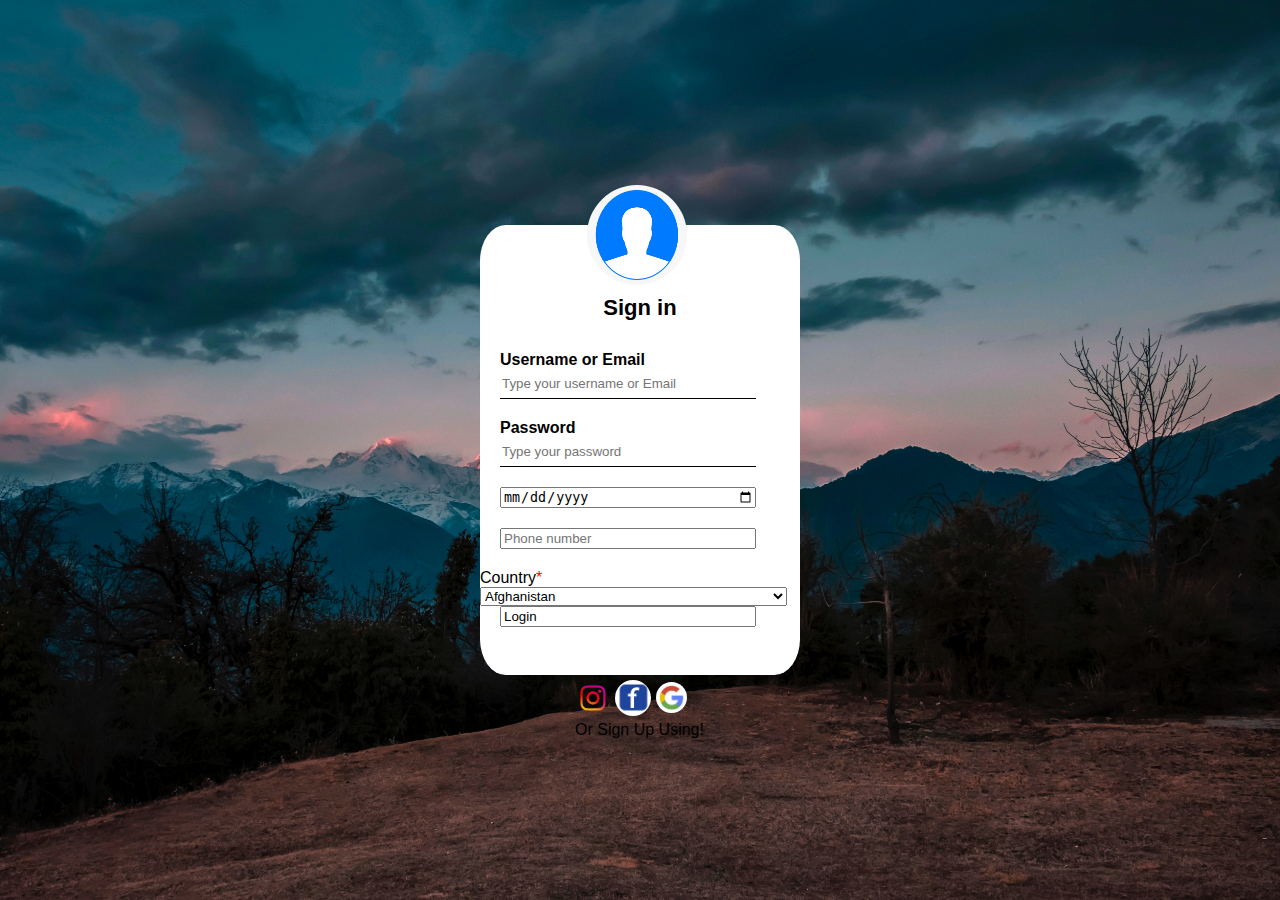
==== index2.html @ 77ef1c74 "first commit" ====
<html>
<head>
    <title>Login Design</title>
        <link rel="stylesheet" type="text/css" href="Style.css">
    <Body>
     <div class="loginbox">
         <img src="avatar.png" class="avataricon">
         <h2>Sign in</h2>
         <form>
             <p>Username or Email</p>
             <input type="text" name="" placeholder="Type your username or Email">
             <p>Password</p>
             <input type="password" name="" placeholder="Type your password">
             <input type="date" name="" placeholder="Date of Birth">
             <input type="number" name="" placeholder="Phone number">

             <label for="country">Country</label><span style="color: red !important; display: inline; float: none;">*</span>      
        
             <select id="country" name="country" class="form-control">
                 <option value="Afghanistan">Afghanistan</option>
                 <option value="Åland Islands">Åland Islands</option>
                 <option value="Albania">Albania</option>
                 <option value="Algeria">Algeria</option>
                 <option value="American Samoa">American Samoa</option>
                 <option value="Andorra">Andorra</option>
                 <option value="Angola">Angola</option>
                 <option value="Anguilla">Anguilla</option>
                 <option value="Antarctica">Antarctica</option>
                 <option value="Antigua and Barbuda">Antigua and Barbuda</option>
                 <option value="Argentina">Argentina</option>
                 <option value="Armenia">Armenia</option>
                 <option value="Aruba">Aruba</option>
                 <option value="Australia">Australia</option>
                 <option value="Austria">Austria</option>
                 <option value="Azerbaijan">Azerbaijan</option>
                 <option value="Bahamas">Bahamas</option>
                 <option value="Bahrain">Bahrain</option>
                 <option value="Bangladesh">Bangladesh</option>
                 <option value="Barbados">Barbados</option>
                 <option value="Belarus">Belarus</option>
                 <option value="Belgium">Belgium</option>
                 <option value="Belize">Belize</option>
                 <option value="Benin">Benin</option>
                 <option value="Bermuda">Bermuda</option>
                 <option value="Bhutan">Bhutan</option>
                 <option value="Bolivia">Bolivia</option>
                 <option value="Bosnia and Herzegovina">Bosnia and Herzegovina</option>
                 <option value="Botswana">Botswana</option>
                 <option value="Bouvet Island">Bouvet Island</option>
                 <option value="Brazil">Brazil</option>
                 <option value="British Indian Ocean Territory">British Indian Ocean Territory</option>
                 <option value="Brunei Darussalam">Brunei Darussalam</option>
                 <option value="Bulgaria">Bulgaria</option>
                 <option value="Burkina Faso">Burkina Faso</option>
                 <option value="Burundi">Burundi</option>
                 <option value="Cambodia">Cambodia</option>
                 <option value="Cameroon">Cameroon</option>
                 <option value="Canada">Canada</option>
                 <option value="Cape Verde">Cape Verde</option>
                 <option value="Cayman Islands">Cayman Islands</option>
                 <option value="Central African Republic">Central African Republic</option>
                 <option value="Chad">Chad</option>
                 <option value="Chile">Chile</option>
                 <option value="China">China</option>
                 <option value="Christmas Island">Christmas Island</option>
                 <option value="Cocos (Keeling) Islands">Cocos (Keeling) Islands</option>
                 <option value="Colombia">Colombia</option>
                 <option value="Comoros">Comoros</option>
                 <option value="Congo">Congo</option>
                 <option value="Congo, The Democratic Republic of The">Congo, The Democratic Republic of The</option>
                 <option value="Cook Islands">Cook Islands</option>
                 <option value="Costa Rica">Costa Rica</option>
                 <option value="Cote D'ivoire">Cote D'ivoire</option>
                 <option value="Croatia">Croatia</option>
                 <option value="Cuba">Cuba</option>
                 <option value="Cyprus">Cyprus</option>
                 <option value="Czech Republic">Czech Republic</option>
                 <option value="Denmark">Denmark</option>
                 <option value="Djibouti">Djibouti</option>
                 <option value="Dominica">Dominica</option>
                 <option value="Dominican Republic">Dominican Republic</option>
                 <option value="Ecuador">Ecuador</option>
                 <option value="Egypt">Egypt</option>
                 <option value="El Salvador">El Salvador</option>
                 <option value="Equatorial Guinea">Equatorial Guinea</option>
                 <option value="Eritrea">Eritrea</option>
                 <option value="Estonia">Estonia</option>
                 <option value="Ethiopia">Ethiopia</option>
                 <option value="Falkland Islands (Malvinas)">Falkland Islands (Malvinas)</option>
                 <option value="Faroe Islands">Faroe Islands</option>
                 <option value="Fiji">Fiji</option>
                 <option value="Finland">Finland</option>
                 <option value="France">France</option>
                 <option value="French Guiana">French Guiana</option>
                 <option value="French Polynesia">French Polynesia</option>
                 <option value="French Southern Territories">French Southern Territories</option>
                 <option value="Gabon">Gabon</option>
                 <option value="Gambia">Gambia</option>
                 <option value="Georgia">Georgia</option>
                 <option value="Germany">Germany</option>
                 <option value="Ghana">Ghana</option>
                 <option value="Gibraltar">Gibraltar</option>
                 <option value="Greece">Greece</option>
                 <option value="Greenland">Greenland</option>
                 <option value="Grenada">Grenada</option>
                 <option value="Guadeloupe">Guadeloupe</option>
                 <option value="Guam">Guam</option>
                 <option value="Guatemala">Guatemala</option>
                 <option value="Guernsey">Guernsey</option>
                 <option value="Guinea">Guinea</option>
                 <option value="Guinea-bissau">Guinea-bissau</option>
                 <option value="Guyana">Guyana</option>
                 <option value="Haiti">Haiti</option>
                 <option value="Heard Island and Mcdonald Islands">Heard Island and Mcdonald Islands</option>
                 <option value="Holy See (Vatican City State)">Holy See (Vatican City State)</option>
                 <option value="Honduras">Honduras</option>
                 <option value="Hong Kong">Hong Kong</option>
                 <option value="Hungary">Hungary</option>
                 <option value="Iceland">Iceland</option>
                 <option value="India">India</option>
                 <option value="Indonesia">Indonesia</option>
                 <option value="Iran, Islamic Republic of">Iran, Islamic Republic of</option>
                 <option value="Iraq">Iraq</option>
                 <option value="Ireland">Ireland</option>
                 <option value="Isle of Man">Isle of Man</option>
                 <option value="Israel">Israel</option>
                 <option value="Italy">Italy</option>
                 <option value="Jamaica">Jamaica</option>
                 <option value="Japan">Japan</option>
                 <option value="Jersey">Jersey</option>
                 <option value="Jordan">Jordan</option>
                 <option value="Kazakhstan">Kazakhstan</option>
                 <option value="Kenya">Kenya</option>
                 <option value="Kiribati">Kiribati</option>
                 <option value="Korea, Democratic People's Republic of">Korea, Democratic People's Republic of</option>
                 <option value="Korea, Republic of">Korea, Republic of</option>
                 <option value="Kuwait">Kuwait</option>
                 <option value="Kyrgyzstan">Kyrgyzstan</option>
                 <option value="Lao People's Democratic Republic">Lao People's Democratic Republic</option>
                 <option value="Latvia">Latvia</option>
                 <option value="Lebanon">Lebanon</option>
                 <option value="Lesotho">Lesotho</option>
                 <option value="Liberia">Liberia</option>
                 <option value="Libyan Arab Jamahiriya">Libyan Arab Jamahiriya</option>
                 <option value="Liechtenstein">Liechtenstein</option>
                 <option value="Lithuania">Lithuania</option>
                 <option value="Luxembourg">Luxembourg</option>
                 <option value="Macao">Macao</option>
                 <option value="Macedonia, The Former Yugoslav Republic of">Macedonia, The Former Yugoslav Republic of</option>
                 <option value="Madagascar">Madagascar</option>
                 <option value="Malawi">Malawi</option>
                 <option value="Malaysia">Malaysia</option>
                 <option value="Maldives">Maldives</option>
                 <option value="Mali">Mali</option>
                 <option value="Malta">Malta</option>
                 <option value="Marshall Islands">Marshall Islands</option>
                 <option value="Martinique">Martinique</option>
                 <option value="Mauritania">Mauritania</option>
                 <option value="Mauritius">Mauritius</option>
                 <option value="Mayotte">Mayotte</option>
                 <option value="Mexico">Mexico</option>
                 <option value="Micronesia, Federated States of">Micronesia, Federated States of</option>
                 <option value="Moldova, Republic of">Moldova, Republic of</option>
                 <option value="Monaco">Monaco</option>
                 <option value="Mongolia">Mongolia</option>
                 <option value="Montenegro">Montenegro</option>
                 <option value="Montserrat">Montserrat</option>
                 <option value="Morocco">Morocco</option>
                 <option value="Mozambique">Mozambique</option>
                 <option value="Myanmar">Myanmar</option>
                 <option value="Namibia">Namibia</option>
                 <option value="Nauru">Nauru</option>
                 <option value="Nepal">Nepal</option>
                 <option value="Netherlands">Netherlands</option>
                 <option value="Netherlands Antilles">Netherlands Antilles</option>
                 <option value="New Caledonia">New Caledonia</option>
                 <option value="New Zealand">New Zealand</option>
                 <option value="Nicaragua">Nicaragua</option>
                 <option value="Niger">Niger</option>
                 <option value="Nigeria">Nigeria</option>
                 <option value="Niue">Niue</option>
                 <option value="Norfolk Island">Norfolk Island</option>
                 <option value="Northern Mariana Islands">Northern Mariana Islands</option>
                 <option value="Norway">Norway</option>
                 <option value="Oman">Oman</option>
                 <option value="Pakistan">Pakistan</option>
                 <option value="Palau">Palau</option>
                 <option value="Palestinian Territory, Occupied">Palestinian Territory, Occupied</option>
                 <option value="Panama">Panama</option>
                 <option value="Papua New Guinea">Papua New Guinea</option>
                 <option value="Paraguay">Paraguay</option>
                 <option value="Peru">Peru</option>
                 <option value="Philippines">Philippines</option>
                 <option value="Pitcairn">Pitcairn</option>
                 <option value="Poland">Poland</option>
                 <option value="Portugal">Portugal</option>
                 <option value="Puerto Rico">Puerto Rico</option>
                 <option value="Qatar">Qatar</option>
                 <option value="Reunion">Reunion</option>
                 <option value="Romania">Romania</option>
                 <option value="Russian Federation">Russian Federation</option>
                 <option value="Rwanda">Rwanda</option>
                 <option value="Saint Helena">Saint Helena</option>
                 <option value="Saint Kitts and Nevis">Saint Kitts and Nevis</option>
                 <option value="Saint Lucia">Saint Lucia</option>
                 <option value="Saint Pierre and Miquelon">Saint Pierre and Miquelon</option>
                 <option value="Saint Vincent and The Grenadines">Saint Vincent and The Grenadines</option>
                 <option value="Samoa">Samoa</option>
                 <option value="San Marino">San Marino</option>
                 <option value="Sao Tome and Principe">Sao Tome and Principe</option>
                 <option value="Saudi Arabia">Saudi Arabia</option>
                 <option value="Senegal">Senegal</option>
                 <option value="Serbia">Serbia</option>
                 <option value="Seychelles">Seychelles</option>
                 <option value="Sierra Leone">Sierra Leone</option>
                 <option value="Singapore">Singapore</option>
                 <option value="Slovakia">Slovakia</option>
                 <option value="Slovenia">Slovenia</option>
                 <option value="Solomon Islands">Solomon Islands</option>
                 <option value="Somalia">Somalia</option>
                 <option value="South Africa">South Africa</option>
                 <option value="South Georgia and The South Sandwich Islands">South Georgia and The South Sandwich Islands</option>
                 <option value="Spain">Spain</option>
                 <option value="Sri Lanka">Sri Lanka</option>
                 <option value="Sudan">Sudan</option>
                 <option value="Suriname">Suriname</option>
                 <option value="Svalbard and Jan Mayen">Svalbard and Jan Mayen</option>
                 <option value="Swaziland">Swaziland</option>
                 <option value="Sweden">Sweden</option>
                 <option value="Switzerland">Switzerland</option>
                 <option value="Syrian Arab Republic">Syrian Arab Republic</option>
                 <option value="Taiwan">Taiwan</option>
                 <option value="Tajikistan">Tajikistan</option>
                 <option value="Tanzania, United Republic of">Tanzania, United Republic of</option>
                 <option value="Thailand">Thailand</option>
                 <option value="Timor-leste">Timor-leste</option>
                 <option value="Togo">Togo</option>
                 <option value="Tokelau">Tokelau</option>
                 <option value="Tonga">Tonga</option>
                 <option value="Trinidad and Tobago">Trinidad and Tobago</option>
                 <option value="Tunisia">Tunisia</option>
                 <option value="Turkey">Turkey</option>
                 <option value="Turkmenistan">Turkmenistan</option>
                 <option value="Turks and Caicos Islands">Turks and Caicos Islands</option>
                 <option value="Tuvalu">Tuvalu</option>
                 <option value="Uganda">Uganda</option>
                 <option value="Ukraine">Ukraine</option>
                 <option value="United Arab Emirates">United Arab Emirates</option>
                 <option value="United Kingdom">United Kingdom</option>
                 <option value="United States">United States</option>
                 <option value="United States Minor Outlying Islands">United States Minor Outlying Islands</option>
                 <option value="Uruguay">Uruguay</option>
                 <option value="Uzbekistan">Uzbekistan</option>
                 <option value="Vanuatu">Vanuatu</option>
                 <option value="Venezuela">Venezuela</option>
                 <option value="Viet Nam">Viet Nam</option>
                 <option value="Virgin Islands, British">Virgin Islands, British</option>
                 <option value="Virgin Islands, U.S.">Virgin Islands, U.S.</option>
                 <option value="Wallis and Futuna">Wallis and Futuna</option>
                 <option value="Western Sahara">Western Sahara</option>
                 <option value="Yemen">Yemen</option>
                 <option value="Zambia">Zambia</option>
                 <option value="Zimbabwe">Zimbabwe</option>
             </select>

             <input type="Create account" name="" value="Login">
                
                
        <ul>
            <img src="instagram3.png"class="instagramicon" href=" #">
            <img src="facebook1.jpg" class="facebookicon" href="#">
            <img src="Google1.jpg" class="Google1" href="#">
        </ul>
        <a1>Or Sign Up Using!</a1>

         </form>
     </div>   
        
    </Body>
</head>


</html>
---- Style.css ----
body{
    margin: 0;
    padding: 0;
    background: url(pexels2.jpg);
    background-size: cover;
    background-position: center;
    font-family: 'Segoe UI', Tahoma, Geneva, Verdana, sans-serif;
}
.loginbox{
    width: 320px;
    height: 450px;
    border-radius: 8%;
    background: #fff;
    color: #000;
    top: 50%;
    left: 50%;
    position: absolute;
    transform: translate(-50%,-50%);
    box-sizing: border-box;
}

.avataricon{
    width: 100px;
    height: 100px;
    border-radius: 50%;
    position: center;
    margin-left: 80pt;
    margin-top: -30pt;


}
.loginbox h2{
    margin: 10;
    padding: 0 0 20px;
    text-align: center;
    font-size: 22px;
    font-family: 'Gill Sans', 'Gill Sans MT', Calibri, 'Trebuchet MS', sans-serif;
}
.loginbox p{ 
    margin: 0;
    margin-left: 20;
    padding: 0;
    font-weight: bold;
    font-family: 'Gill Sans', 'Gill Sans MT', Calibri, 'Trebuchet MS', sans-serif;
}
.loginbox input{
    margin-left: 20;
    width: 80%;
    margin-bottom: 20px;
}
.loginbox a{
    margin: 0;
    margin-left: 100;
    font-family: 'Gill Sans', 'Gill Sans MT', Calibri, 'Trebuchet MS', sans-serif;

}
.loginbox input[type="text"], input[type="password"]
{
    border: none;
    border-bottom: 1px solid #000;
    background: transparent;
    outline: none;
    height: 30px;
}
.loginbox input[type="submit"]
{
    border-radius: 20px;
    border: none;
    outline: none;
    height: 30px;
    background: #007AFF;
    font-family: 'Gill Sans', 'Gill Sans MT', Calibri, 'Trebuchet MS', sans-serif;
}
.loginbox input[type="submit"]:hover
{
    cursor: pointer;
    background:#B2DFF5;
}
.facebookicon{
    height: 8%;
    border-radius: 80%;
    margin-top: 17px;
    margin-left: 0px;
}
.instagramicon{
    height: 8%;
    border-radius: 80%;
    margin-top: 8px;
}
.Google1{
    height: 7%;
    border-radius: 70%;
    margin-bottom: 3px;
    margin: none;

}
ul{
    margin-left: 55px;
    position: relative;
    margin-bottom: 1px;

}
a1{
    font-family: 'Gill Sans', 'Gill Sans MT', Calibri, 'Trebuchet MS', sans-serif;
    margin-left: 95px;

    
    
}

a2{
    font-family: 'Gill Sans', 'Gill Sans MT', Calibri, 'Trebuchet MS', sans-serif;
    margin-left: 130px;

    
    
}
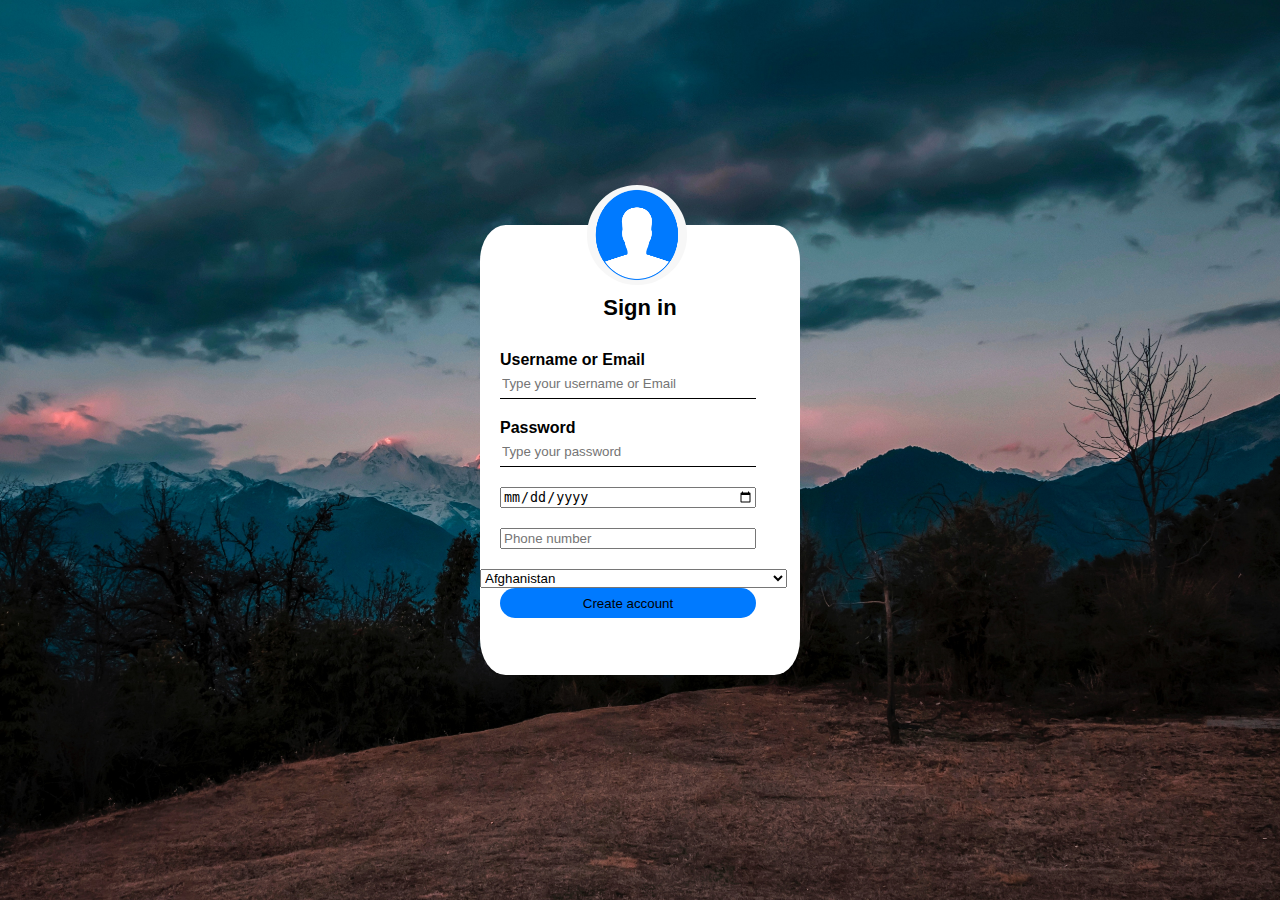
==== commit bf58acfb: "first commit" ====
--- a/index2.html
+++ b/index2.html
@@ -12,9 +12,7 @@
              <p>Password</p>
              <input type="password" name="" placeholder="Type your password">
              <input type="date" name="" placeholder="Date of Birth">
-             <input type="number" name="" placeholder="Phone number">
-
-             <label for="country">Country</label><span style="color: red !important; display: inline; float: none;">*</span>      
+             <input type="number" name="" placeholder="Phone number">     
         
              <select id="country" name="country" class="form-control">
                  <option value="Afghanistan">Afghanistan</option>
@@ -263,15 +261,9 @@
                  <option value="Zimbabwe">Zimbabwe</option>
              </select>
 
-             <input type="Create account" name="" value="Login">
+             <input type="submit" name="" value="Create account">
                 
-                
-        <ul>
-            <img src="instagram3.png"class="instagramicon" href=" #">
-            <img src="facebook1.jpg" class="facebookicon" href="#">
-            <img src="Google1.jpg" class="Google1" href="#">
-        </ul>
-        <a1>Or Sign Up Using!</a1>
+    
 
          </form>
      </div>   
--- a/Style.css
+++ b/Style.css
@@ -80,38 +80,34 @@
     height: 8%;
     border-radius: 80%;
     margin-top: 17px;
-    margin-left: 0px;
+    margin-left: -100px;
 }
 .instagramicon{
     height: 8%;
     border-radius: 80%;
     margin-top: 8px;
+    
 }
 .Google1{
     height: 7%;
     border-radius: 70%;
     margin-bottom: 3px;
     margin: none;
+    margin-left: -100px;
 
 }
 ul{
-    margin-left: 55px;
+    margin-left: -50px;
     position: relative;
     margin-bottom: 1px;
+    margin-top: -1.5px;
 
 }
-a1{
+a{
     font-family: 'Gill Sans', 'Gill Sans MT', Calibri, 'Trebuchet MS', sans-serif;
-    margin-left: 95px;
+    margin-left: 20px;
 
     
     
 }
 
-a2{
-    font-family: 'Gill Sans', 'Gill Sans MT', Calibri, 'Trebuchet MS', sans-serif;
-    margin-left: 130px;
-
-    
-    
-}
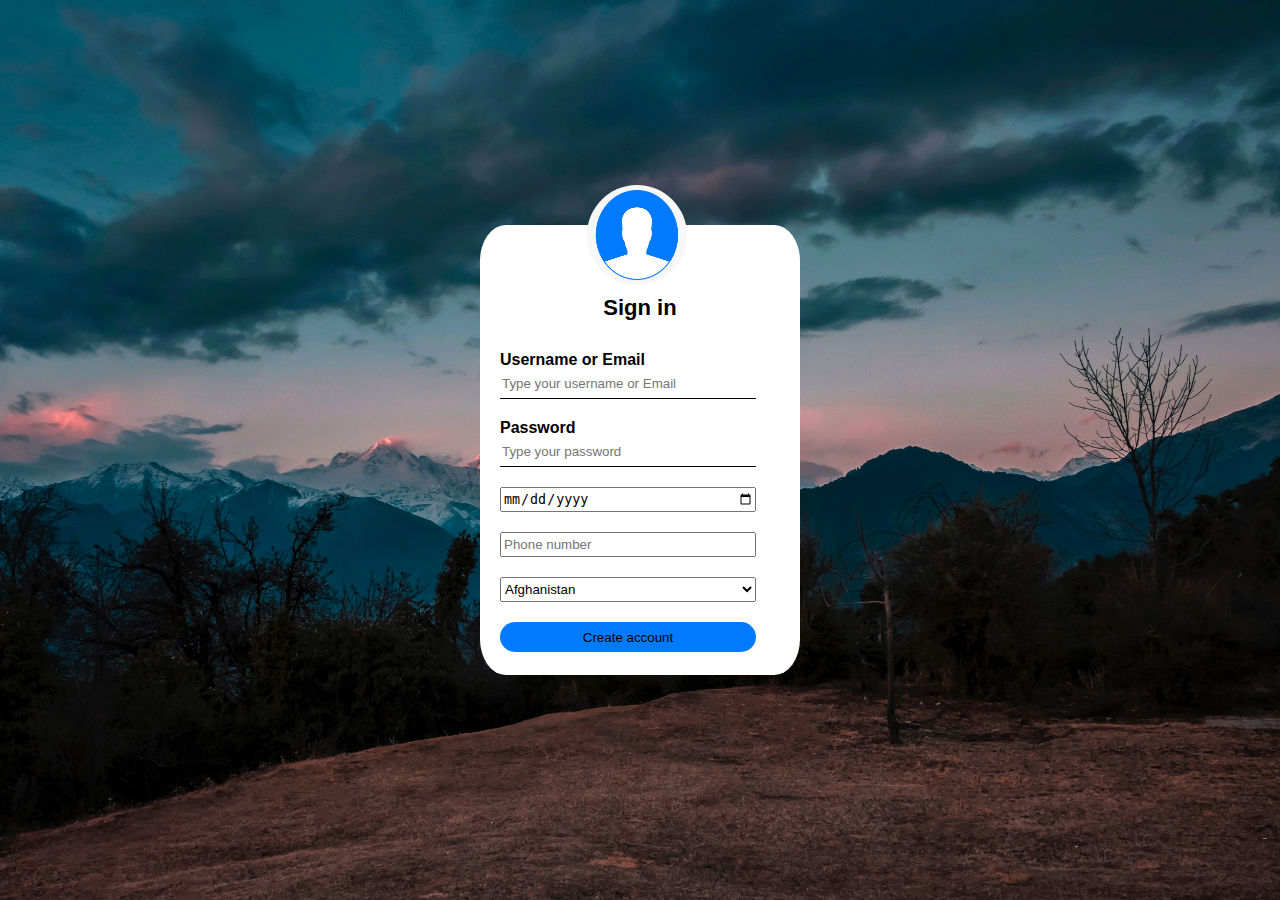
==== commit a71c5b92: "first commit" ====
--- a/index2.html
+++ b/index2.html
@@ -11,10 +11,11 @@
              <input type="text" name="" placeholder="Type your username or Email">
              <p>Password</p>
              <input type="password" name="" placeholder="Type your password">
-             <input type="date" name="" placeholder="Date of Birth">
-             <input type="number" name="" placeholder="Phone number">     
+             <input type="date" name="Date" placeholder="Date of Birth" style="height: 25px;">
+             <input type="number" name="" placeholder="Phone number" style="height: 25px;">
+                 
         
-             <select id="country" name="country" class="form-control">
+             <select id="country" name="country" class="form-control" style="margin-left: 20; margin-bottom: 20; width: 80%; height: 25px;">
                  <option value="Afghanistan">Afghanistan</option>
                  <option value="Åland Islands">Åland Islands</option>
                  <option value="Albania">Albania</option>
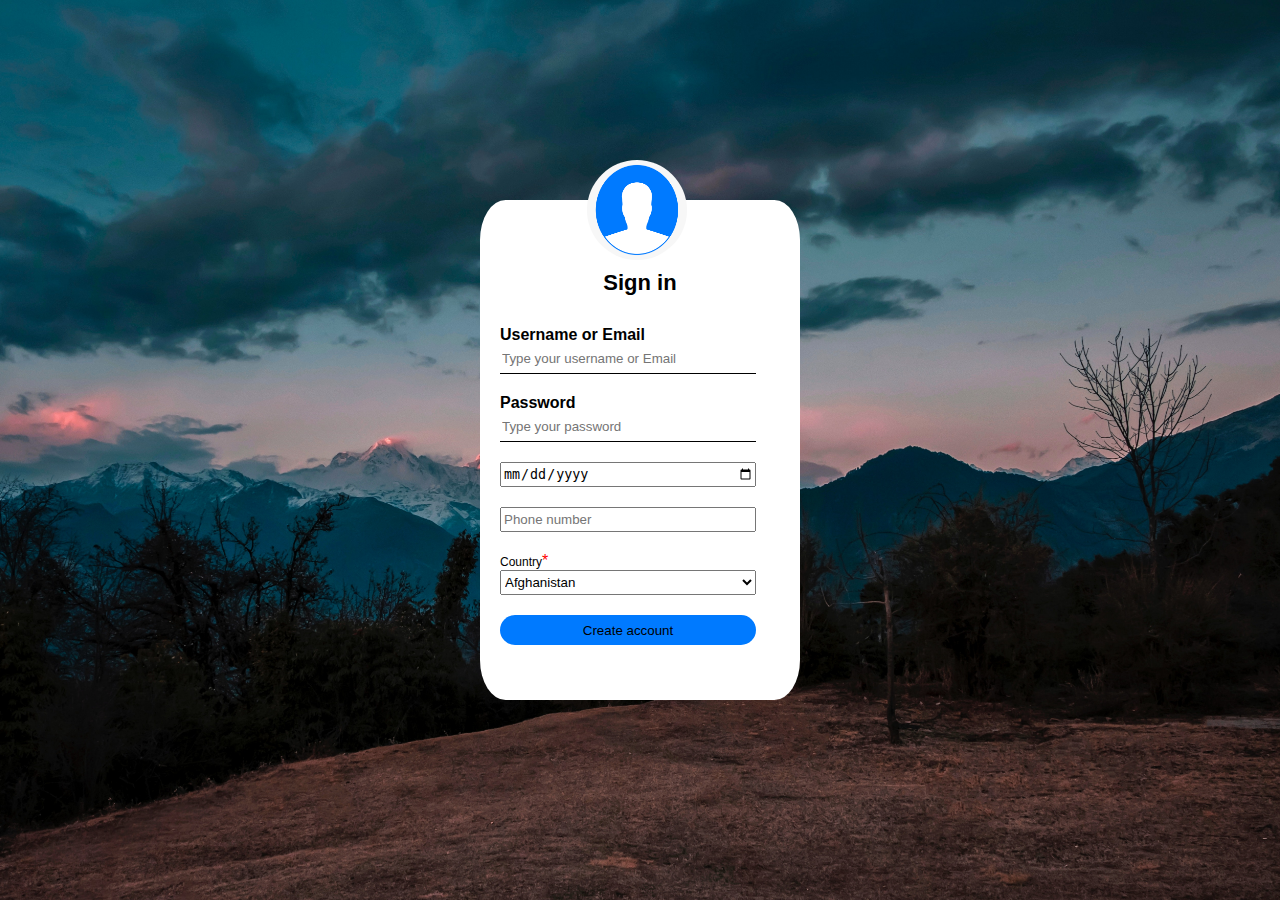
==== commit 10ede211: "first commit" ====
--- a/index2.html
+++ b/index2.html
@@ -14,7 +14,7 @@
              <input type="date" name="Date" placeholder="Date of Birth" style="height: 25px;">
              <input type="number" name="" placeholder="Phone number" style="height: 25px;">
                  
-        
+             <label for="country" style="font-size: 12; margin-left: 20;">Country</label><span style="color: red !important; display: inline; float: none;">*</span> 
              <select id="country" name="country" class="form-control" style="margin-left: 20; margin-bottom: 20; width: 80%; height: 25px;">
                  <option value="Afghanistan">Afghanistan</option>
                  <option value="Åland Islands">Åland Islands</option>
--- a/Style.css
+++ b/Style.css
@@ -8,7 +8,7 @@
 }
 .loginbox{
     width: 320px;
-    height: 450px;
+    height: 500px;
     border-radius: 8%;
     background: #fff;
     color: #000;
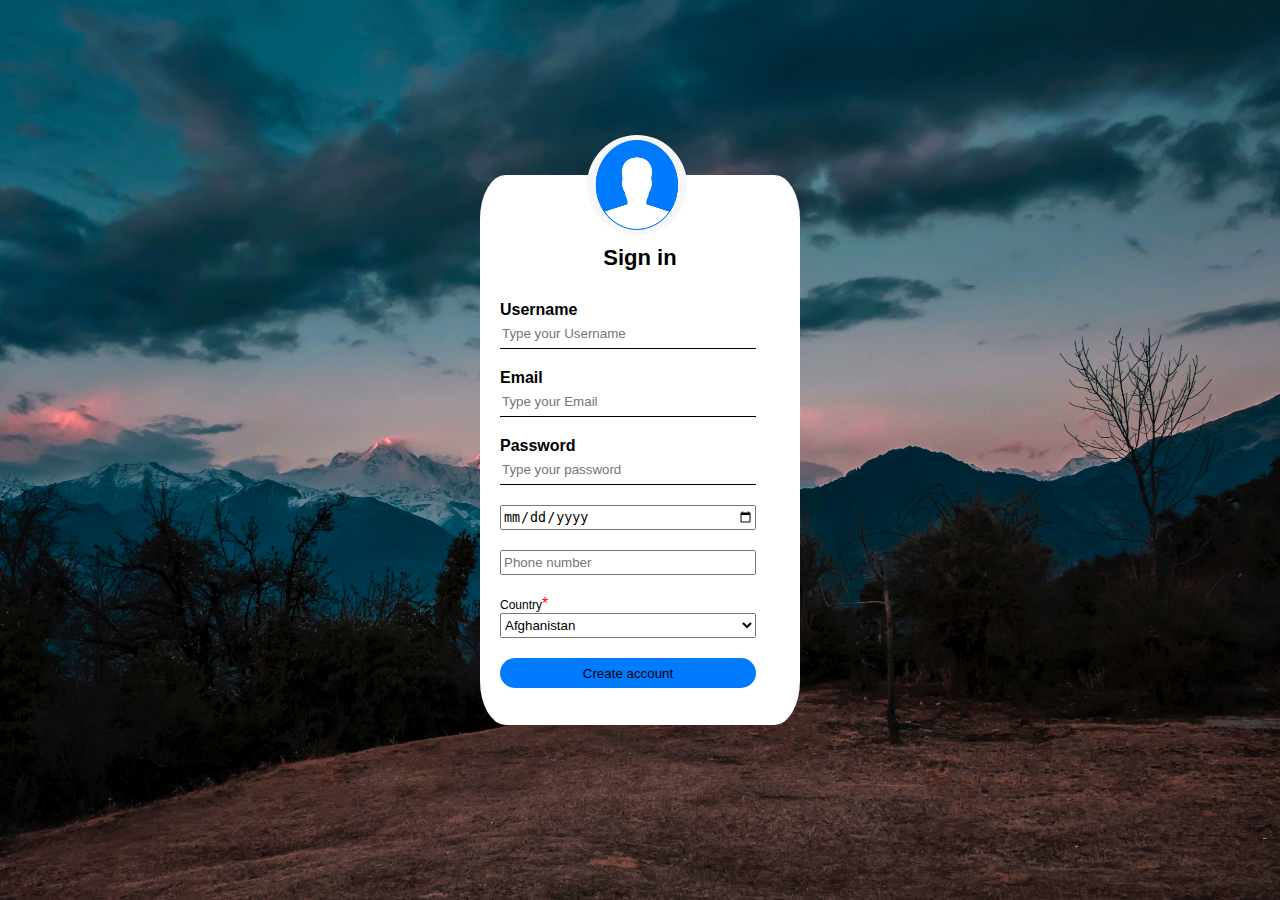
==== commit 9636cbd7: "first commit" ====
--- a/index2.html
+++ b/index2.html
@@ -7,8 +7,10 @@
          <img src="avatar.png" class="avataricon">
          <h2>Sign in</h2>
          <form>
-             <p>Username or Email</p>
-             <input type="text" name="" placeholder="Type your username or Email">
+             <p>Username</p>
+             <input type="text" name="" placeholder="Type your Username">
+             <p>Email</p>
+             <input type="text" name="" placeholder="Type your Email">
              <p>Password</p>
              <input type="password" name="" placeholder="Type your password">
              <input type="date" name="Date" placeholder="Date of Birth" style="height: 25px;">
--- a/Style.css
+++ b/Style.css
@@ -8,7 +8,7 @@
 }
 .loginbox{
     width: 320px;
-    height: 500px;
+    height: 550px;
     border-radius: 8%;
     background: #fff;
     color: #000;
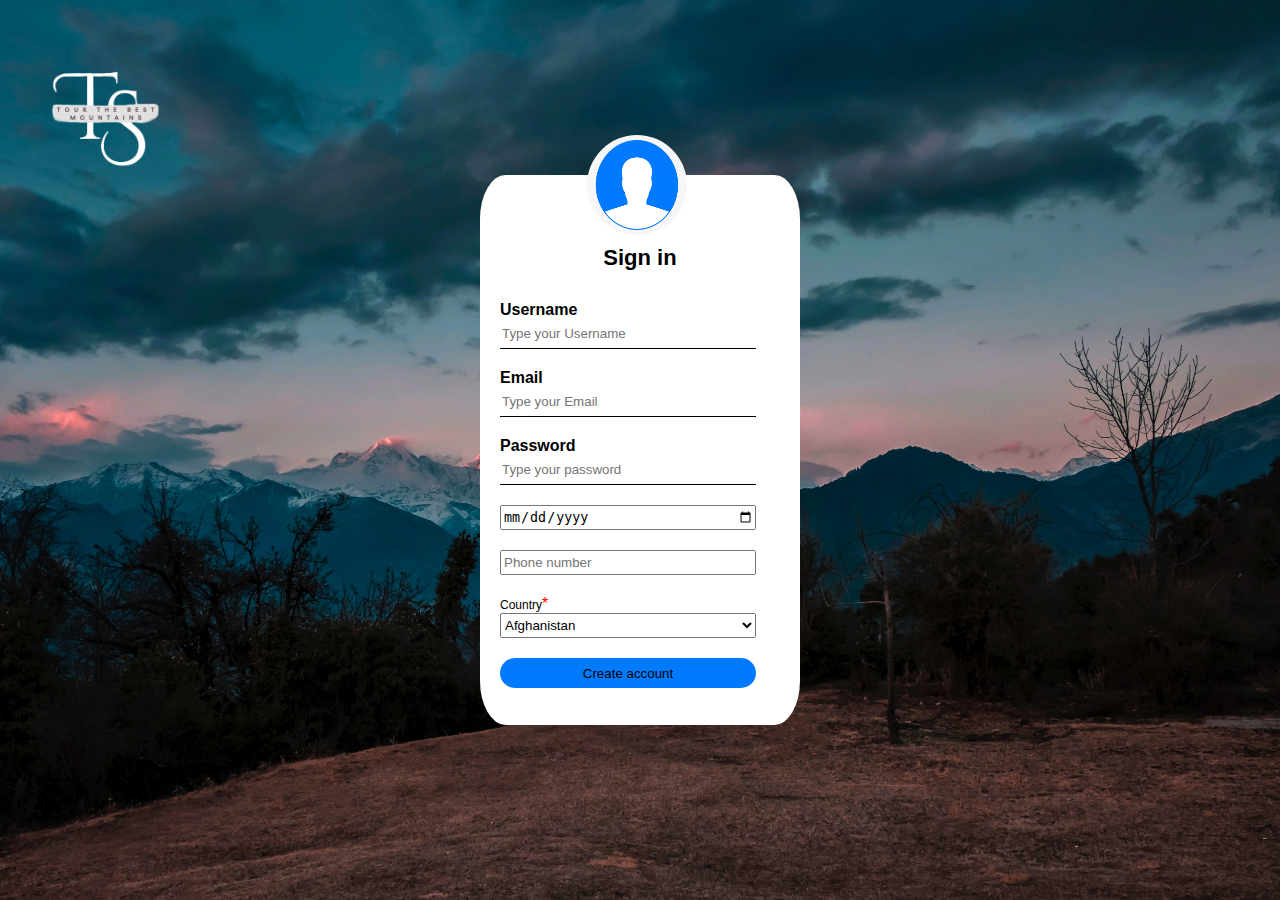
==== commit edc25354: "first commit" ====
--- a/index2.html
+++ b/index2.html
@@ -2,6 +2,8 @@
 <head>
     <title>Login Design</title>
         <link rel="stylesheet" type="text/css" href="Style.css">
+        <div class="Logonow">
+            <img src="TS.png" height="220px" width="220px">
     <Body>
      <div class="loginbox">
          <img src="avatar.png" class="avataricon">
--- a/Style.css
+++ b/Style.css
@@ -34,14 +34,14 @@
     padding: 0 0 20px;
     text-align: center;
     font-size: 22px;
-    font-family: 'Gill Sans', 'Gill Sans MT', Calibri, 'Trebuchet MS', sans-serif;
+    font-family: sans-serif;
 }
 .loginbox p{ 
     margin: 0;
     margin-left: 20;
     padding: 0;
     font-weight: bold;
-    font-family: 'Gill Sans', 'Gill Sans MT', Calibri, 'Trebuchet MS', sans-serif;
+    font-family: sans-serif;
 }
 .loginbox input{
     margin-left: 20;
@@ -50,8 +50,8 @@
 }
 .loginbox a{
     margin: 0;
-    margin-left: 100;
-    font-family: 'Gill Sans', 'Gill Sans MT', Calibri, 'Trebuchet MS', sans-serif;
+    margin-left: 80px;
+    font-family: sans-serif;
 
 }
 .loginbox input[type="text"], input[type="password"]
@@ -69,7 +69,7 @@
     outline: none;
     height: 30px;
     background: #007AFF;
-    font-family: 'Gill Sans', 'Gill Sans MT', Calibri, 'Trebuchet MS', sans-serif;
+    font-family: sans-serif;
 }
 .loginbox input[type="submit"]:hover
 {
@@ -80,7 +80,7 @@
     height: 8%;
     border-radius: 80%;
     margin-top: 17px;
-    margin-left: -100px;
+    margin-left: -80px;
 }
 .instagramicon{
     height: 8%;
@@ -93,7 +93,7 @@
     border-radius: 70%;
     margin-bottom: 3px;
     margin: none;
-    margin-left: -100px;
+    margin-left: -80px;
 
 }
 ul{
@@ -103,11 +103,3 @@
     margin-top: -1.5px;
 
 }
-a{
-    font-family: 'Gill Sans', 'Gill Sans MT', Calibri, 'Trebuchet MS', sans-serif;
-    margin-left: 20px;
-
-    
-    
-}
-
